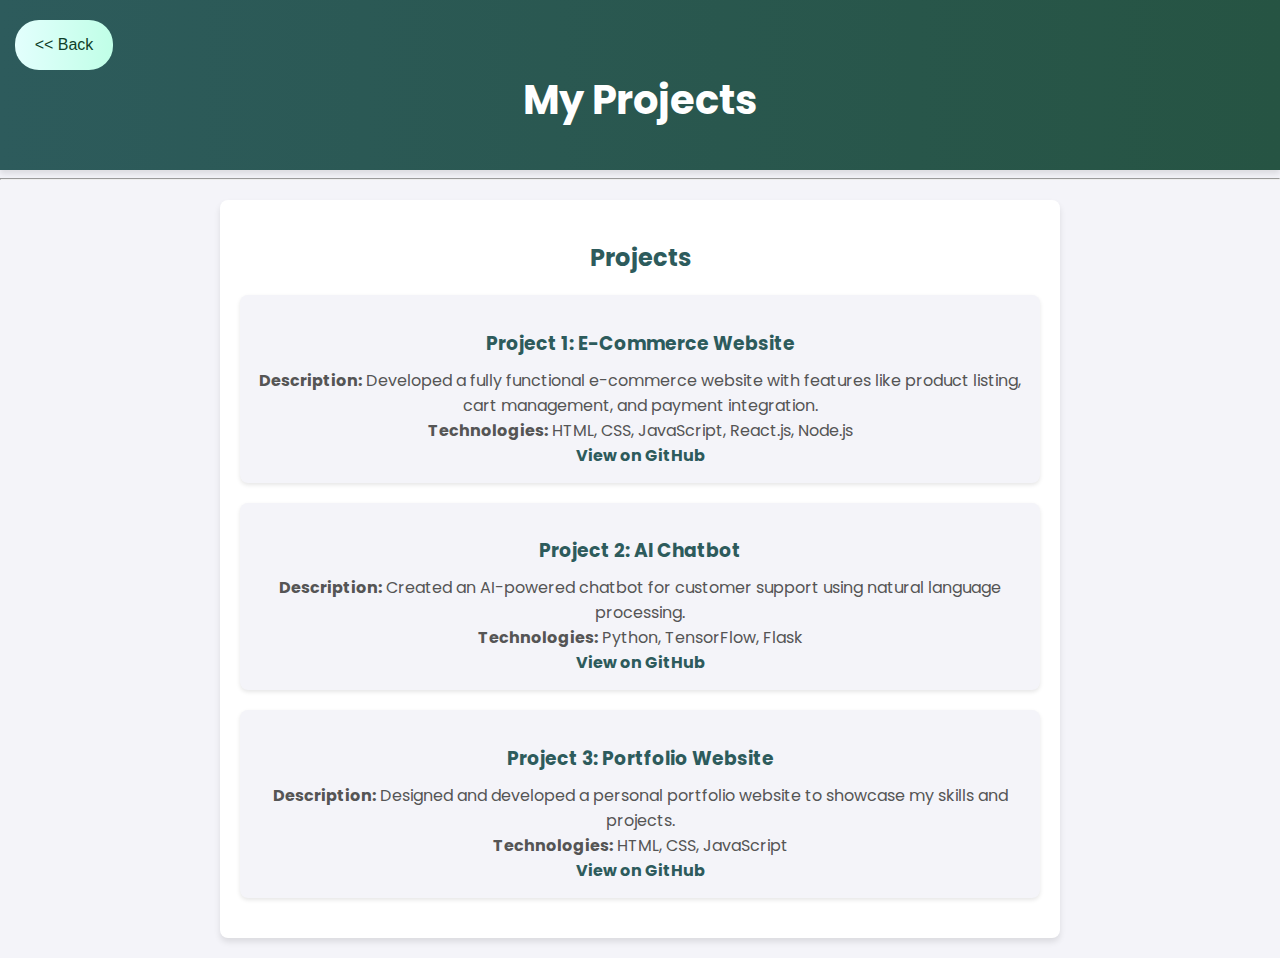
==== cert.html @ 33e7a21f "Added new Pages" ====
<!DOCTYPE html>
<html lang="en">
    <head>
        <title>Projects</title>
        <meta charset="UTF-8">
        <meta name="viewport" content="width=device-width, initial-scale=1.0">
        <link href="https://fonts.googleapis.com/css2?family=Poppins:wght@400;600;700&display=swap" rel="stylesheet">
        <link rel="stylesheet" href="style.css">
        <style>
            .back-button {
                background: linear-gradient(to right, #e3fffd, #c0ffe7);
                color: rgb(15, 63, 41);
                width: auto;
                border-radius: 24px;
                padding: 10px 20px;
                border: none;
                cursor: pointer;
                font-size: 1rem;
                margin-right: 90%;
            }

            .projects-section {
                margin: 20px auto;
                padding: 20px;
                max-width: 800px;
                background: #fff;
                border-radius: 8px;
                box-shadow: 0 4px 6px rgba(0, 0, 0, 0.1);
            }

            .projects-section h2 {
                text-align: center;
                color: #2d5b5c;
                margin-bottom: 20px;
            }

            .project-item {
                margin-bottom: 20px;
                padding: 15px;
                background: #f4f4f9;
                border-radius: 8px;
                box-shadow: 0 2px 4px rgba(0, 0, 0, 0.1);
            }

            .project-item h3 {
                color: #2d5b5c;
                margin-bottom: 10px;
            }

            .project-item p {
                margin: 0;
                color: #555;
            }

            .project-item a {
                color: #2d5b5c;
                text-decoration: none;
                font-weight: bold;
            }

            .project-item a:hover {
                text-decoration: underline;
            }
        </style>
    </head>
    <body>
        <header>
            <button class="back-button" onclick="location.href='portfolio.html'"> << Back </button>
            <h1 style="text-align: center; padding-bottom: 20px;">My Projects</h1>
        </header>
        <hr>

        <section class="projects-section">
            <h2>Projects</h2>
            <div class="project-item">
                <h3>Project 1: E-Commerce Website</h3>
                <p><strong>Description:</strong> Developed a fully functional e-commerce website with features like product listing, cart management, and payment integration.</p>
                <p><strong>Technologies:</strong> HTML, CSS, JavaScript, React.js, Node.js</p>
                <p><a href="https://github.com/yourusername/ecommerce-project" target="_blank">View on GitHub</a></p>
            </div>

            <div class="project-item">
                <h3>Project 2: AI Chatbot</h3>
                <p><strong>Description:</strong> Created an AI-powered chatbot for customer support using natural language processing.</p>
                <p><strong>Technologies:</strong> Python, TensorFlow, Flask</p>
                <p><a href="https://github.com/yourusername/ai-chatbot" target="_blank">View on GitHub</a></p>
            </div>

            <div class="project-item">
                <h3>Project 3: Portfolio Website</h3>
                <p><strong>Description:</strong> Designed and developed a personal portfolio website to showcase my skills and projects.</p>
                <p><strong>Technologies:</strong> HTML, CSS, JavaScript</p>
                <p><a href="https://github.com/yourusername/portfolio-website" target="_blank">View on GitHub</a></p>
            </div>
        </section>
    </body>
</html>
---- style.css ----
body {
    font-family: 'Poppins', sans-serif;
    background-color: #f4f4f9;
    color: #333;
    margin: 0;
    padding: 0;
}

header {
    background: linear-gradient(to right, #2d5b5c, #265443);
    color: #fff;
    padding: 20px 0;
    text-align: center;
    box-shadow: 0 4px 6px rgba(0, 0, 0, 0.1);
}

header h1 {
    margin: 0;
    font-size: 2.5rem;
    text-shadow: #09383f;

}

section {
    margin: 20px auto;
    padding: 20px;
    max-width: 800px;
    text-align: center;
    background: #fff;
    border-radius: 8px;
    box-shadow: 0 4px 6px rgba(0, 0, 0, 0.1);
}

section h2 {
    color: #2d5b5c;
    margin-bottom: 10px;
}

.profile-pic {
    border-radius: 50%;
    margin: 20px 0;
    box-shadow: 0 4px 6px rgba(0, 0, 0, 0.1);
}

button {
    border-radius: 16px;
    height: 50px;
    width: 120px;
    background-color: #09383f;
    color: #fff;
    border: none;
    padding: 0 20px;
    font-size: 1rem;
    cursor: pointer;
    transition: background-color 0.3s ease;
}

button:hover {
    background-color: #0b4d55;
}

a {
    color: #2d5b5c;
    text-decoration: none;
    font-weight: 600;
}

a:hover {
    text-decoration: underline;
}

form {
    text-align: left;
    margin: 0 auto;
    max-width: 600px;
}

form label {
    font-weight: 600;
    display: block;
    margin-bottom: 5px;
}

form input, form textarea {
    width: 100%;
    padding: 10px;
    margin-bottom: 15px;
    border: 1px solid #ccc;
    border-radius: 4px;
    font-size: 1rem;
}

form button {
    display: block;
    margin-left: auto;
    margin-right: auto;
    width: 90px;
    height: 30px;
    background-color: #2d5b5c;
    color: #fff;
    border: none;
    text-align: center;
    padding:15px;
    padding-bottom:35px;
    font-size: 1rem;
    border-radius: 16px;
    cursor: pointer;
    transition: background-color 0.3s ease;
}

form button:hover {
    background-color: #265443;
}

footer {
    text-align: center;
    padding: 10px 0;
    background: #2d5b5c;
    color: #fff;
    margin-top: 20px;
    font-size: 0.9rem;
}
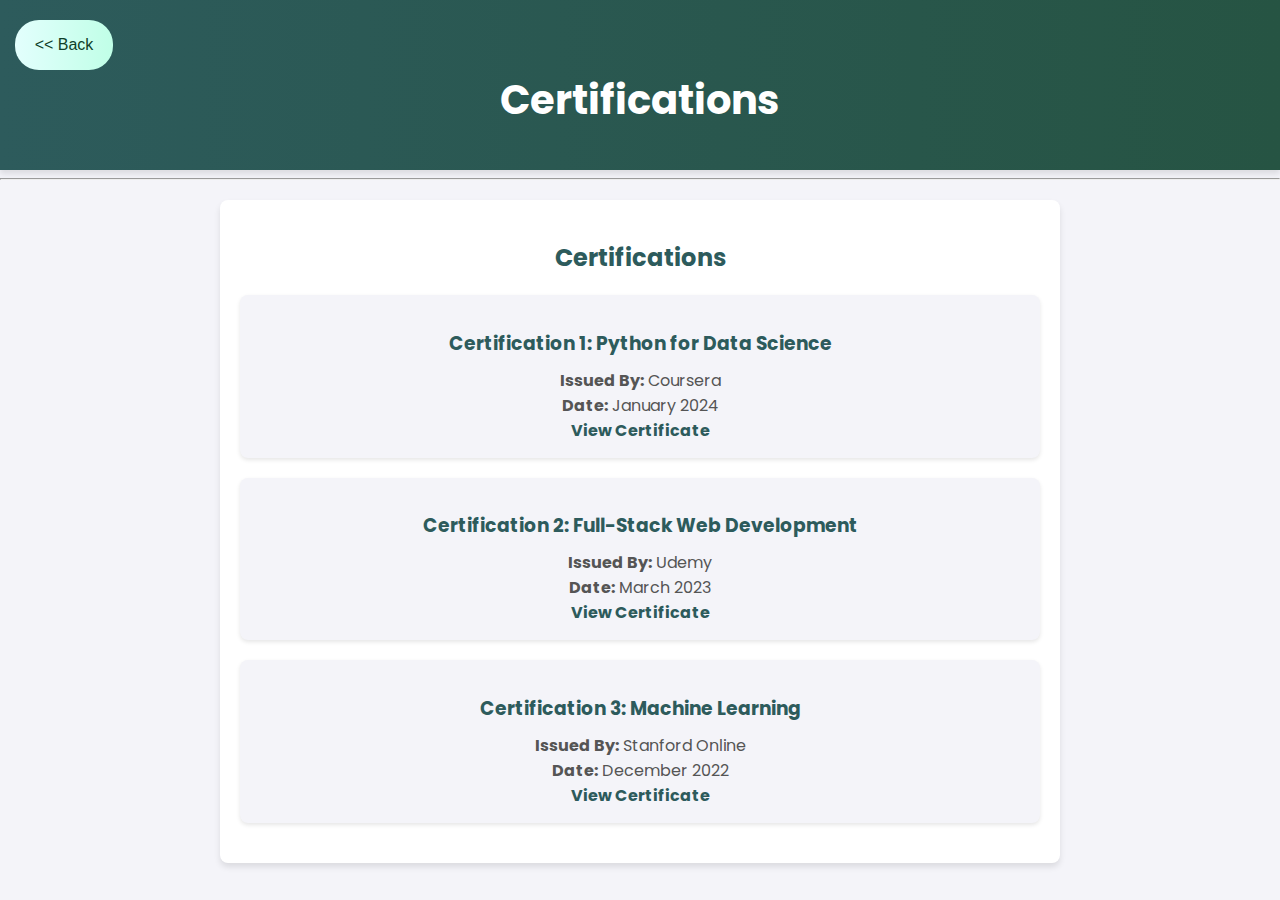
==== commit 317dda4e: "Certification Page Updated" ====
--- a/cert.html
+++ b/cert.html
@@ -1,7 +1,7 @@
 <!DOCTYPE html>
 <html lang="en">
     <head>
-        <title>Projects</title>
+        <title>Certifications</title>
         <meta charset="UTF-8">
         <meta name="viewport" content="width=device-width, initial-scale=1.0">
         <link href="https://fonts.googleapis.com/css2?family=Poppins:wght@400;600;700&display=swap" rel="stylesheet">
@@ -19,7 +19,7 @@
                 margin-right: 90%;
             }
 
-            .projects-section {
+            .certifications-section {
                 margin: 20px auto;
                 padding: 20px;
                 max-width: 800px;
@@ -28,13 +28,13 @@
                 box-shadow: 0 4px 6px rgba(0, 0, 0, 0.1);
             }
 
-            .projects-section h2 {
+            .certifications-section h2 {
                 text-align: center;
                 color: #2d5b5c;
                 margin-bottom: 20px;
             }
 
-            .project-item {
+            .certification-item {
                 margin-bottom: 20px;
                 padding: 15px;
                 background: #f4f4f9;
@@ -42,23 +42,23 @@
                 box-shadow: 0 2px 4px rgba(0, 0, 0, 0.1);
             }
 
-            .project-item h3 {
+            .certification-item h3 {
                 color: #2d5b5c;
                 margin-bottom: 10px;
             }
 
-            .project-item p {
+            .certification-item p {
                 margin: 0;
                 color: #555;
             }
 
-            .project-item a {
+            .certification-item a {
                 color: #2d5b5c;
                 text-decoration: none;
                 font-weight: bold;
             }
 
-            .project-item a:hover {
+            .certification-item a:hover {
                 text-decoration: underline;
             }
         </style>
@@ -66,32 +66,32 @@
     <body>
         <header>
             <button class="back-button" onclick="location.href='portfolio.html'"> << Back </button>
-            <h1 style="text-align: center; padding-bottom: 20px;">My Projects</h1>
+            <h1 style="text-align: center; padding-bottom: 20px;">Certifications</h1>
         </header>
         <hr>
 
-        <section class="projects-section">
-            <h2>Projects</h2>
-            <div class="project-item">
-                <h3>Project 1: E-Commerce Website</h3>
-                <p><strong>Description:</strong> Developed a fully functional e-commerce website with features like product listing, cart management, and payment integration.</p>
-                <p><strong>Technologies:</strong> HTML, CSS, JavaScript, React.js, Node.js</p>
-                <p><a href="https://github.com/yourusername/ecommerce-project" target="_blank">View on GitHub</a></p>
+        <section class="certifications-section">
+            <h2>Certifications</h2>
+            <div class="certification-item">
+                <h3>Certification 1: Python for Data Science</h3>
+                <p><strong>Issued By:</strong> Coursera</p>
+                <p><strong>Date:</strong> January 2024</p>
+                <p><a href="https://coursera.org/certificate/example" target="_blank">View Certificate</a></p>
             </div>
 
-            <div class="project-item">
-                <h3>Project 2: AI Chatbot</h3>
-                <p><strong>Description:</strong> Created an AI-powered chatbot for customer support using natural language processing.</p>
-                <p><strong>Technologies:</strong> Python, TensorFlow, Flask</p>
-                <p><a href="https://github.com/yourusername/ai-chatbot" target="_blank">View on GitHub</a></p>
+            <div class="certification-item">
+                <h3>Certification 2: Full-Stack Web Development</h3>
+                <p><strong>Issued By:</strong> Udemy</p>
+                <p><strong>Date:</strong> March 2023</p>
+                <p><a href="https://udemy.com/certificate/example" target="_blank">View Certificate</a></p>
             </div>
 
-            <div class="project-item">
-                <h3>Project 3: Portfolio Website</h3>
-                <p><strong>Description:</strong> Designed and developed a personal portfolio website to showcase my skills and projects.</p>
-                <p><strong>Technologies:</strong> HTML, CSS, JavaScript</p>
-                <p><a href="https://github.com/yourusername/portfolio-website" target="_blank">View on GitHub</a></p>
+            <div class="certification-item">
+                <h3>Certification 3: Machine Learning</h3>
+                <p><strong>Issued By:</strong> Stanford Online</p>
+                <p><strong>Date:</strong> December 2022</p>
+                <p><a href="https://stanford.edu/certificate/example" target="_blank">View Certificate</a></p>
             </div>
         </section>
     </body>
-</html>+</html